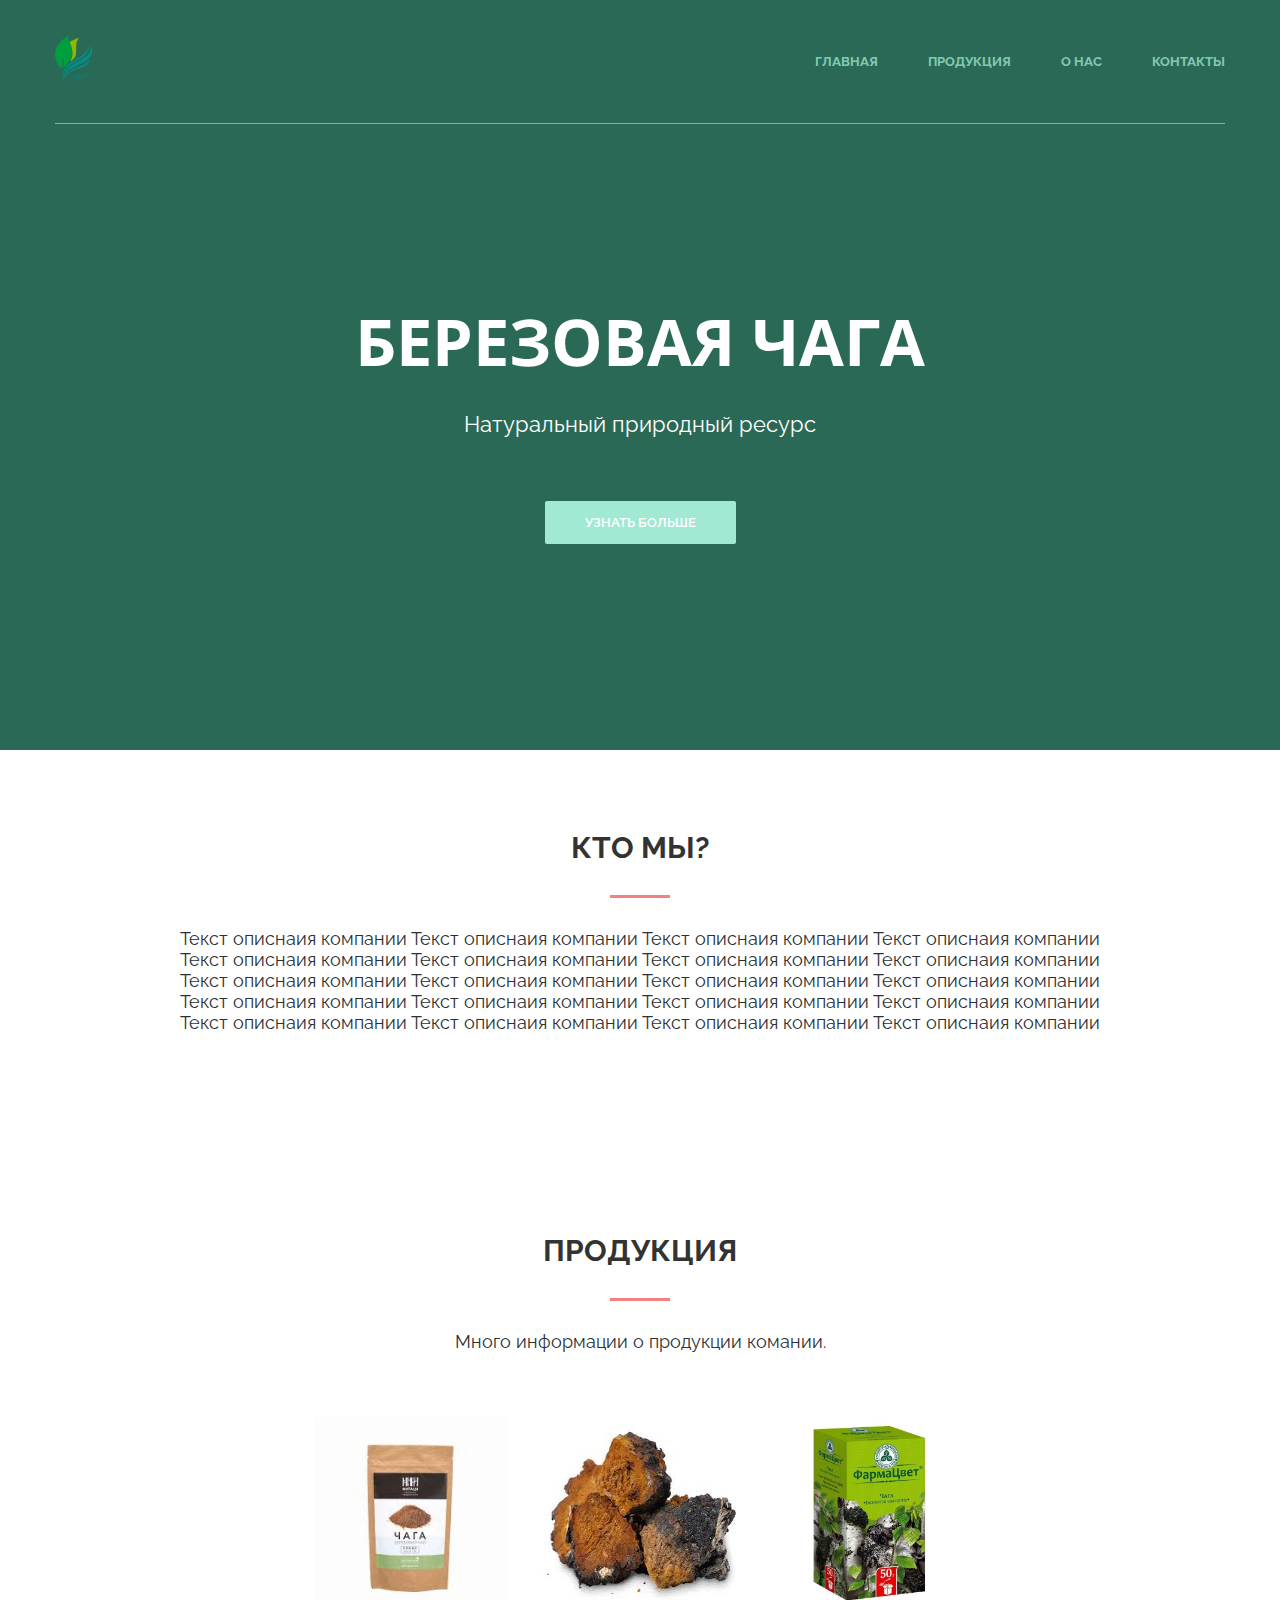
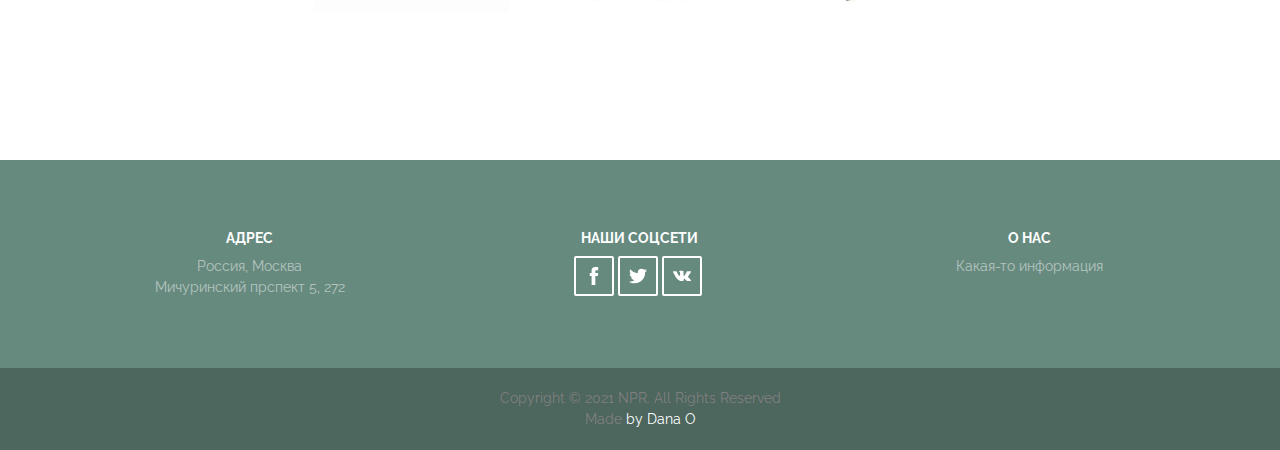
==== index.html @ a5fc2f5d "Add files via upload" ====
<!doctype html>
<html>
<head>
    <meta charset="utf-8">
    <link href="https://fonts.googleapis.com/css?family=Cardo:400i|Open+Sans:700|Raleway:400,600,700&display=swap" rel="stylesheet">
    <link rel="stylesheet" href="style.css">
    <meta name="viewport" content="width=device-width, initial-scale=1">
    <title>Натуральный Природный Ресурс</title>
</head>
<body>

    
<!-- Sprite -->
<svg style="display: none;">

    <symbol id="facebook" viewBox="0 0 430.113 430.114">
        <g>
            <path d="M158.081,83.3c0,10.839,0,59.218,0,59.218h-43.385v72.412h43.385v215.183h89.122V214.936h59.805
                c0,0,5.601-34.721,8.316-72.685c-7.784,0-67.784,0-67.784,0s0-42.127,0-49.511c0-7.4,9.717-17.354,19.321-17.354
                c9.586,0,29.818,0,48.557,0c0-9.859,0-43.924,0-75.385c-25.016,0-53.476,0-66.021,0C155.878-0.004,158.081,72.48,158.081,83.3z"/>
        </g>
    </symbol>

    <symbol id="twitter" viewBox="0 0 612 612">
        <g>
            <path d="M612,116.258c-22.525,9.981-46.694,16.75-72.088,19.772c25.929-15.527,45.777-40.155,55.184-69.411
                c-24.322,14.379-51.169,24.82-79.775,30.48c-22.907-24.437-55.49-39.658-91.63-39.658c-69.334,0-125.551,56.217-125.551,125.513
                c0,9.828,1.109,19.427,3.251,28.606C197.065,206.32,104.556,156.337,42.641,80.386c-10.823,18.51-16.98,40.078-16.98,63.101
                c0,43.559,22.181,81.993,55.835,104.479c-20.575-0.688-39.926-6.348-56.867-15.756v1.568c0,60.806,43.291,111.554,100.693,123.104
                c-10.517,2.83-21.607,4.398-33.08,4.398c-8.107,0-15.947-0.803-23.634-2.333c15.985,49.907,62.336,86.199,117.253,87.194
                c-42.947,33.654-97.099,53.655-155.916,53.655c-10.134,0-20.116-0.612-29.944-1.721c55.567,35.681,121.536,56.485,192.438,56.485
                c230.948,0,357.188-191.291,357.188-357.188l-0.421-16.253C573.872,163.526,595.211,141.422,612,116.258z"/>
        </g>
    </symbol>

    <symbol id="vk" viewBox="0 0 548.358 548.358">
        <g>
	<path d="M545.451,400.298c-0.664-1.431-1.283-2.618-1.858-3.569c-9.514-17.135-27.695-38.167-54.532-63.102l-0.567-0.571
		l-0.284-0.28l-0.287-0.287h-0.288c-12.18-11.611-19.893-19.418-23.123-23.415c-5.91-7.614-7.234-15.321-4.004-23.13
		c2.282-5.9,10.854-18.36,25.696-37.397c7.807-10.089,13.99-18.175,18.556-24.267c32.931-43.78,47.208-71.756,42.828-83.939
		l-1.701-2.847c-1.143-1.714-4.093-3.282-8.846-4.712c-4.764-1.427-10.853-1.663-18.278-0.712l-82.224,0.568
		c-1.332-0.472-3.234-0.428-5.712,0.144c-2.475,0.572-3.713,0.859-3.713,0.859l-1.431,0.715l-1.136,0.859
		c-0.952,0.568-1.999,1.567-3.142,2.995c-1.137,1.423-2.088,3.093-2.848,4.996c-8.952,23.031-19.13,44.444-30.553,64.238
		c-7.043,11.803-13.511,22.032-19.418,30.693c-5.899,8.658-10.848,15.037-14.842,19.126c-4,4.093-7.61,7.372-10.852,9.849
		c-3.237,2.478-5.708,3.525-7.419,3.142c-1.715-0.383-3.33-0.763-4.859-1.143c-2.663-1.714-4.805-4.045-6.42-6.995
		c-1.622-2.95-2.714-6.663-3.285-11.136c-0.568-4.476-0.904-8.326-1-11.563c-0.089-3.233-0.048-7.806,0.145-13.706
		c0.198-5.903,0.287-9.897,0.287-11.991c0-7.234,0.141-15.085,0.424-23.555c0.288-8.47,0.521-15.181,0.716-20.125
		c0.194-4.949,0.284-10.185,0.284-15.705s-0.336-9.849-1-12.991c-0.656-3.138-1.663-6.184-2.99-9.137
		c-1.335-2.95-3.289-5.232-5.853-6.852c-2.569-1.618-5.763-2.902-9.564-3.856c-10.089-2.283-22.936-3.518-38.547-3.71
		c-35.401-0.38-58.148,1.906-68.236,6.855c-3.997,2.091-7.614,4.948-10.848,8.562c-3.427,4.189-3.905,6.475-1.431,6.851
		c11.422,1.711,19.508,5.804,24.267,12.275l1.715,3.429c1.334,2.474,2.666,6.854,3.999,13.134c1.331,6.28,2.19,13.227,2.568,20.837
		c0.95,13.897,0.95,25.793,0,35.689c-0.953,9.9-1.853,17.607-2.712,23.127c-0.859,5.52-2.143,9.993-3.855,13.418
		c-1.715,3.426-2.856,5.52-3.428,6.28c-0.571,0.76-1.047,1.239-1.425,1.427c-2.474,0.948-5.047,1.431-7.71,1.431
		c-2.667,0-5.901-1.334-9.707-4c-3.805-2.666-7.754-6.328-11.847-10.992c-4.093-4.665-8.709-11.184-13.85-19.558
		c-5.137-8.374-10.467-18.271-15.987-29.691l-4.567-8.282c-2.855-5.328-6.755-13.086-11.704-23.267
		c-4.952-10.185-9.329-20.037-13.134-29.554c-1.521-3.997-3.806-7.04-6.851-9.134l-1.429-0.859c-0.95-0.76-2.475-1.567-4.567-2.427
		c-2.095-0.859-4.281-1.475-6.567-1.854l-78.229,0.568c-7.994,0-13.418,1.811-16.274,5.428l-1.143,1.711
		C0.288,140.146,0,141.668,0,143.763c0,2.094,0.571,4.664,1.714,7.707c11.42,26.84,23.839,52.725,37.257,77.659
		c13.418,24.934,25.078,45.019,34.973,60.237c9.897,15.229,19.985,29.602,30.264,43.112c10.279,13.515,17.083,22.176,20.412,25.981
		c3.333,3.812,5.951,6.662,7.854,8.565l7.139,6.851c4.568,4.569,11.276,10.041,20.127,16.416
		c8.853,6.379,18.654,12.659,29.408,18.85c10.756,6.181,23.269,11.225,37.546,15.126c14.275,3.905,28.169,5.472,41.684,4.716h32.834
		c6.659-0.575,11.704-2.669,15.133-6.283l1.136-1.431c0.764-1.136,1.479-2.901,2.139-5.276c0.668-2.379,1-5,1-7.851
		c-0.195-8.183,0.428-15.558,1.852-22.124c1.423-6.564,3.045-11.513,4.859-14.846c1.813-3.33,3.859-6.14,6.136-8.418
		c2.282-2.283,3.908-3.666,4.862-4.142c0.948-0.479,1.705-0.804,2.276-0.999c4.568-1.522,9.944-0.048,16.136,4.429
		c6.187,4.473,11.99,9.996,17.418,16.56c5.425,6.57,11.943,13.941,19.555,22.124c7.617,8.186,14.277,14.271,19.985,18.274
		l5.708,3.426c3.812,2.286,8.761,4.38,14.853,6.283c6.081,1.902,11.409,2.378,15.984,1.427l73.087-1.14
		c7.229,0,12.854-1.197,16.844-3.572c3.998-2.379,6.373-5,7.139-7.851c0.764-2.854,0.805-6.092,0.145-9.712
		C546.782,404.25,546.115,401.725,545.451,400.298z"/>
</g>
    </symbol>

</svg>

<!-- Header -->
<header class="header">
    <div class="container">
        <div class="header__inner">
            <div class="header__logo">
                <img src="img/logo-small.png" alt="Лого">
            </div>

            <nav class="nav">
                <a class="nav__link" href="index.html">Главная</a>
                <a class="nav__link" href="#list__products">Продукция</a>
                <a class="nav__link" href="#about__us">О нас</a>
                <a class="nav__link" href="#">Контакты</a>
                
                <button class="burger" type="button">
                <span class="burger__item">Menu</span>
            </button>

            </nav>
        </div>
    </div>
</header>


<!-- Intro -->

<div class="intro">
    <div class="container">
        <div class="intro__inner">
            <h1 class="intro__title">Березовая чага</h1>
            <h2 class="intro__subtitle">Натуральный природный ресурс</h2>
                <a class="btn  btn--intro" href="#">Узнать больше</a>
        </div>
    </div>
</div>


<!-- Section about -->
 
<section class="section-index">
    <div class="container">

        <div class="section__header">
            <h2 class="section__title">Кто мы?</h2>
            <div class="section__text-index">
                <p><a name="#about__us"></a>Текст описнаия компании Текст описнаия компании Текст описнаия компании Текст описнаия компании Текст описнаия компании Текст описнаия компании Текст описнаия компании Текст описнаия компании Текст описнаия компании Текст описнаия компании Текст описнаия компании Текст описнаия компании Текст описнаия компании Текст описнаия компании Текст описнаия компании Текст описнаия компании Текст описнаия компании Текст описнаия компании Текст описнаия компании Текст описнаия компании </p>
            </div>
        </div>
    </div><!-- /.container -->
</section>

    
<!-- Section products -->
    
<section class="section-index">
    <div class="container">

        <div class="section__header">
            <h2 class="section__title"><a name="list__products"></a>Продукция</h2>
            <div class="section__text-products">
                <p>Много информации о продукции комании. </p>
            </div>
            <div class="section__pictures">
                   <a href="products.html"><img class="pic__products" src="img/chaga_tea.jpg" alt="chaga_tea" width="225" height="225"></a>
                   <a href="products.html"><img class="pic__products" src="img/chaga_opt.jpg" alt="chaga_opt" width="225" height="225"></a>
                   <a href="products.html"><img class="pic__products" src="img/chaga_med.jpg" alt="chaga_med" width="225" height="225"></a>
            </div>
            
        </div>
    </div><!-- /.container -->
</section>

<!-- Footer -->
<footer class="footer">
    <div class="container">

        <div class="footer__inner">
            <div class="footer__block">
                <h4 class="footer__title">Адрес</h4>
                <address class="footer__address">
                    <div>Россия, Москва</div>
                    <div>Мичуринский прспект 5, 272</div>
                </address>
            </div>

            <div class="footer__block">
                <h4 class="footer__title">Наши соцсети</h4>
                <div class="social  social--footer">
                    <a class="social__item" href="#" target="_blank">
                        <svg class="social__icon">
                            <use xlink:href="#facebook"></use>
                        </svg>
                    </a>
                    <a class="social__item" href="#" target="_blank">
                        <svg class="social__icon">
                            <use xlink:href="#twitter"></use>
                        </svg>
                    </a>
                    <a class="social__item" href="#" target="_blank">
                        <svg class="social__icon">
                            <use xlink:href="#vk"></use>
                        </svg>
                    </a>
                </div>
            </div>

            <div class="footer__block">
                <h4 class="footer__title">О нас</h4>
                <div class="footer__text">
                    <p>Какая-то информация</p>
                </div>
            </div>
        </div><!-- /.footer__inner -->

    </div><!-- /.container -->

    <div class="copyright">
        <div class="container">
            <div class="copyright__text">
                <div>Copyright © 2021 NPR. All Rights Reserved</div>
                <div>Made <span>by Dana O</span></div>
            </div>
        </div>
    </div>
</footer>

</body>
</html>
---- style.css ----
body {
    margin: 0;

    font-family: 'Raleway', sans-serif;
    font-size: 14px;
    color: #6c7279;

    background-color: #fff;
}

*,
*:before,
*:after {
    box-sizing: border-box;
}

h1, h2, h3, h4, h5, h6 {
    margin: 0;
}

p {
    margin: 0 0 10px;
}


/* Container
===================*/
.container {
    width: 100%;
    max-width: 1200px;
    margin: 0 auto;
    padding: 0 15px;
}


/* Header
===================*/

.header {
    width: 100%;
    height: 100px;

    position: absolute;
    top: 0;
    left: 0;
    z-index: 1000;
}

.header__inner {
    display: flex;
    justify-content: space-between;
    align-items: center;
    padding: 35px 0;

    border-bottom: 1px solid #7FB5A5;
}


/* Nav
===================*/

.nav {
    display: flex;
    font-size: 13px;
    font-weight: 700;
    text-transform: uppercase;
}

.nav__link {
    margin-left: 50px;

    color: #A2E9D4;
    text-decoration: none;
    opacity: .75;

    transition: opacity .1s linear;
}

.nav__link:first-child {
    margin-left: 0;
}

.nav__link:hover {
    opacity: 1;
}


/* Intro
===================*/

.intro {
    display: flex;
    flex-direction: column;
    justify-content: center;
    height: 750px;
    padding-top: 100px;

    background: #2A6956;
    background-size: cover;
}

.intro__inner {
    width: 100%;
    max-width: 970px;
    margin: 0 auto;

    text-align: center;
}

.intro__title {
    margin: 0 0 30px;

    font-family: 'Open Sans', sans-serif;
    font-size: 65px;
    line-height: 1.1;
    color: #fff;
    font-weight: 700;
    text-transform: uppercase;
}

.intro__subtitle {
    margin-bottom: 60px;

    font-size: 22px;
    color: #fff;
    line-height: 1.5;
    font-weight: 400;
}


/* Button
===================*/
.btn {
    display: inline-block;
    vertical-align: top;
    padding: 14px 40px;

    border-radius: 2px;
    border: 0;
    cursor: pointer;

    font-family: 'Raleway', sans-serif;
    font-size: 13px;
    color: #fff;
    font-weight: 600;
    text-transform: uppercase;
    text-decoration: none;

    transition: background .1s linear;
}

.btn--intro {
    background-color: #A2E9D4;
}

.btn--intro:hover {
    background-color: #f38181;
}


/* Section */
.section-index {
    padding: 80px 0;
}

.section-products {
    padding: 180px 0;
}

.section__header {
    width: 100%;
    max-width: 950px;
    margin: 0 auto 40px;

    text-align: center;
}

.section__title {
    font-size: 30px;
    font-weight: 700;
    color: #333;
    text-transform: uppercase;
}

.section__title:after {
    content: "";
    display: block;
    width: 60px;
    height: 3px;
    margin: 30px auto;

    background-color: #f38181;
}

.section__text-index {
    font-size: 18px;
    color: #2d3033;
}

.section__text-products {
    font-size: 18px;
    color: #2d3033;
}

.section__pictures {
    margin: 50px auto;
}
.pic__products {
    padding: 15px;
}

/* Social
===================*/

.social {
    display: flex;
}

.social--footer {
    justify-content: center;
}

.social__item {
    display: flex;
    justify-content: center;
    align-items: center;
    width: 40px;
    height: 40px;
    margin-right: 4px;

    background-color: #fff;
    border: 1px solid #e8ecee;

    transition: background .1s linear;
}

.social__item:hover {
    background-color: #e8ecee;
}

.social__item:hover .social__icon {
    fill: #000;
}

.social--footer .social__item {
    background-color: transparent;
    border-width: 2px;
    border-color: #fff;
    border-radius: 2px;
}

.social--footer .social__item:hover {
    background-color: #fff;
}

.social__icon {
    display: block;
    height: 18px;

    fill: #c6cacc;

    transition: fill .1s linear;
}

.social--footer .social__icon {
    fill: #fff;
}


/* Footer
===================*/

.footer {
    background-color: #678A7F;
}

.footer__inner {
    display: flex;
    flex-wrap: wrap;
    padding: 70px 0;
}

.footer__block {
    width: 33.33333%;
    padding: 0 15px;

    text-align: center;
}

.footer__title {
    margin-bottom: 10px;

    font-size: 14px;
    font-weight: 700;
    color: #fff;
    text-transform: uppercase;
}

.footer__address {
    font-size: 14px;
    line-height: 1.5;
    font-style: normal;
    color: rgba(255, 255, 255, .5);
}

.footer__text {
    font-size: 14px;
    line-height: 1.5;
    color: rgba(255, 255, 255, .5);
}



/* Copyright
===================*/

.copyright {
    padding: 20px 0;

    background-color: #4D665E;
}

.copyright__text {
    text-align: center;
    font-size: 14px;
    line-height: 1.5;
    color: #808080;
}

.copyright__text span {
    color: #fff;
}


/* Burger */
.burger {
    display: none;
    padding: 9px 2px;

    background: none;
    border: 0;
    cursor: pointer;
}

.burger__item {
    display: block;
    width: 28px;
    height: 3px;

    background-color: #fff;

    font-size: 0;
    color: transparent;

    position: relative;
}

.burger__item:before,
.burger__item:after {
    content: "";
    height: 100%;

    background-color: #fff;

    position: absolute;
    right: 0;
    z-index: 1;
}

.burger__item:before {
    width: 30px;
    top: -8px;
}

.burger__item:after {
    width: 26px;
    bottom: -8px;
}



/* Media
===================*/

@media (max-width: 991px) {

    /* Nav */
    .nav {
        display: none;
    }

    /* Burger */
    .burger {
        display: block;
    }

    /* Intro */
    .intro__title {
        font-size: 40px;
    }
}


@media (max-width: 767px) {

    /* Intro */
    .intro {
        height: auto;
        padding-top: 130px;
        padding-bottom: 30px;
    }

    .intro__title {
        font-size: 30px;
    }

    .intro__subtitle {
        margin-bottom: 30px;

        font-size: 16px;
    }

}
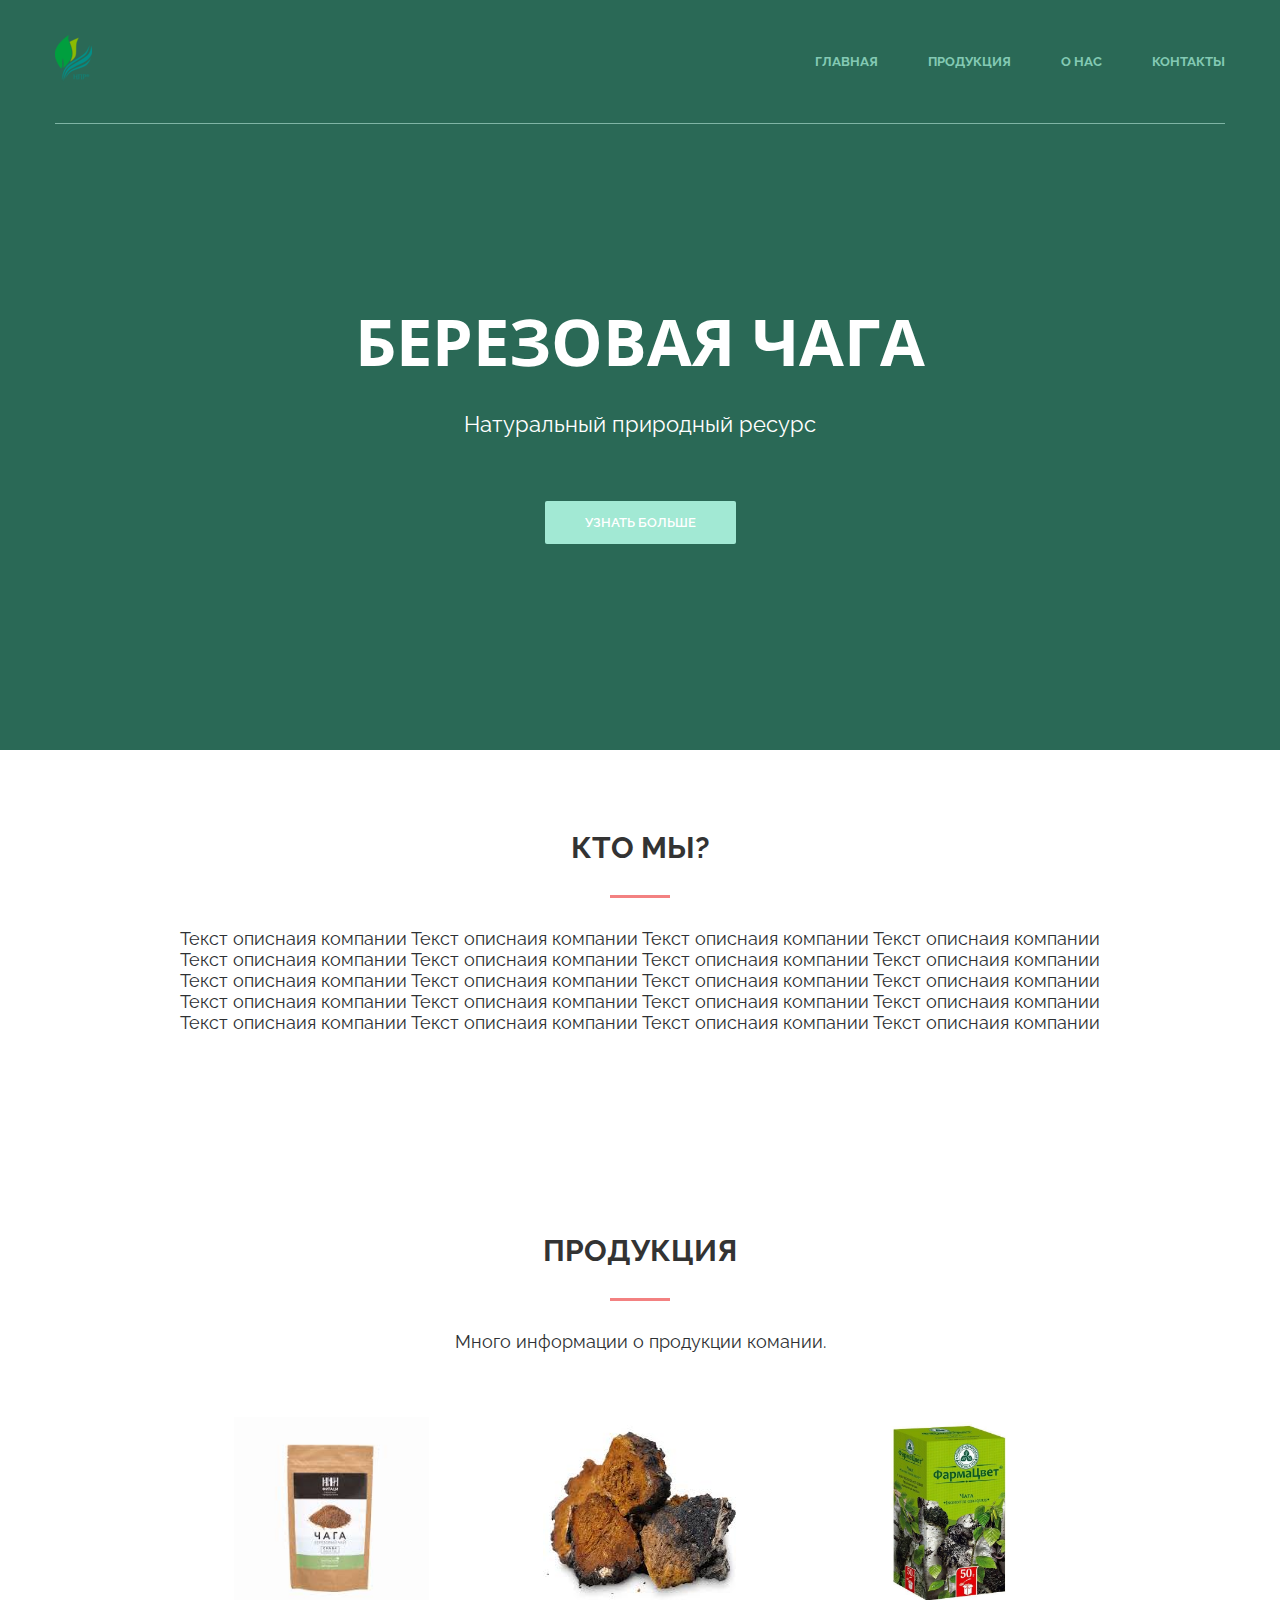
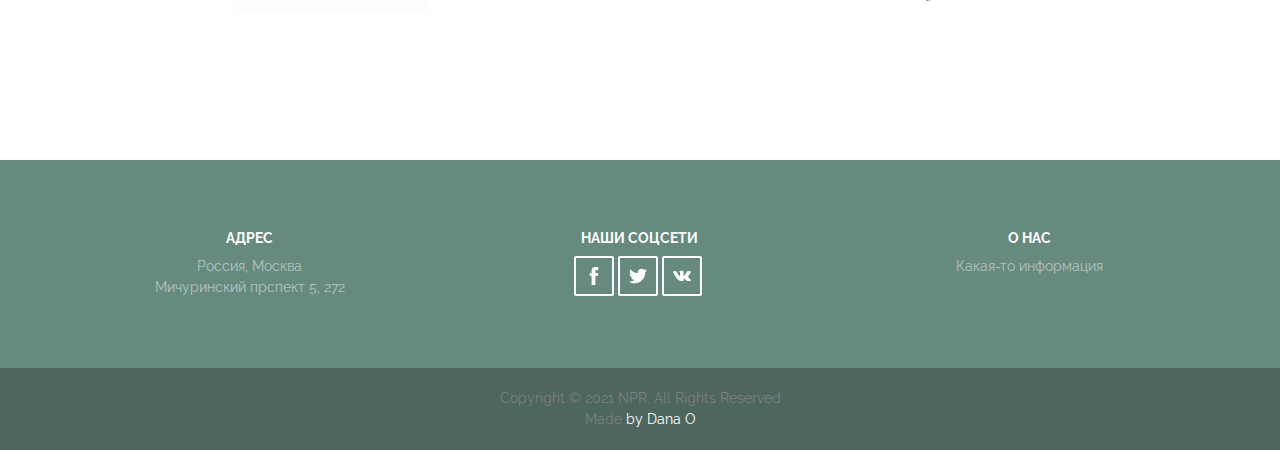
==== commit 3e1e75ec: "Add files via upload" ====
--- a/index.html
+++ b/index.html
@@ -8,8 +8,12 @@
     <title>Натуральный Природный Ресурс</title>
 </head>
 <body>
-
-    
+    <!--
+    <script src="https://code.jquery.com/jquery-3.6.0.min.js"></script>
+    <script defer src="https://lk.easynetshop.ru/frontend/v5/ens-38de27a9.js"></script>
+    <link href="https://lk.easynetshop.ru/frontend/v5/ens-38de27a9.css" rel="stylesheet">
+    -->
+
 <!-- Sprite -->
 <svg style="display: none;">
 
@@ -102,12 +106,64 @@
         <div class="intro__inner">
             <h1 class="intro__title">Березовая чага</h1>
             <h2 class="intro__subtitle">Натуральный природный ресурс</h2>
-                <a class="btn  btn--intro" href="#">Узнать больше</a>
+                <a class="btn  btn--intro  button open-popup" href="#">Узнать больше</a>
         </div>
     </div>
 </div>
 
 
+
+    <div class="popup-bg">
+        <div class="popup">
+            <img class="close-popup" src="img/close.png" alt="">
+            
+            <form action="get_info.php" method="post">
+                <ul>
+                <li>
+                    <label for="name">Имя:</label>
+                    <input type="text" id="name" name="user_name">
+                </li>
+                <li>
+                    <label for="mail">E-mail:</label>
+                    <input type="email" id="mail" name="user_mail">
+                </li>
+                <li>
+                    <label for="phone">Телефон:</label>
+                    <input type="text" id="phone" name="user_phone">
+                </li>
+                <li>
+                    <label for="msg">Комментарий:</label>
+                    <textarea id="msg" name="user_message"></textarea>
+                </li>
+                </ul>
+                <li class="button">
+                <button type="submit">Отправить</button>
+            </li>
+
+            </form>   
+        </div>
+    </div>
+ <!--   
+<form action="/my-handling-form-page" method="post">
+    <ul>
+      <li>
+        <label for="name">Name:</label>
+        <input type="text" id="name" name="user_name">
+      </li>
+      <li>
+        <label for="mail">E-mail:</label>
+        <input type="email" id="mail" name="user_mail">
+      </li>
+      <li>
+        <label for="msg">Message:</label>
+        <textarea id="msg" name="user_message"></textarea>
+      </li>
+    </ul>
+    <li class="button">
+    <button type="submit">Send your message</button>
+  </li>
+  </form>   
+-->
 <!-- Section about -->
  
 <section class="section-index">
@@ -134,10 +190,12 @@
                 <p>Много информации о продукции комании. </p>
             </div>
             <div class="section__pictures">
-                   <a href="products.html"><img class="pic__products" src="img/chaga_tea.jpg" alt="chaga_tea" width="225" height="225"></a>
-                   <a href="products.html"><img class="pic__products" src="img/chaga_opt.jpg" alt="chaga_opt" width="225" height="225"></a>
-                   <a href="products.html"><img class="pic__products" src="img/chaga_med.jpg" alt="chaga_med" width="225" height="225"></a>
-            </div>
+                   <img class="pic__products" src="img/chaga_tea.jpg" alt="chaga_tea" width="225" height="225">
+                   <img class="pic__products" src="img/chaga_opt.jpg" alt="chaga_opt" width="225" height="225">
+                   <img class="pic__products" src="img/chaga_med.jpg" alt="chaga_med" width="225" height="225"></a>
+            </div>
+            
+        
             
         </div>
     </div><!-- /.container -->
@@ -196,6 +254,7 @@
         </div>
     </div>
 </footer>
-
+<script src="http://ajax.googleapis.com/ajax/libs/jquery/1.10.2/jquery.min.js"></script>
+<script src="main.js"></script>
 </body>
 </html>
--- a/style.css
+++ b/style.css
@@ -157,6 +157,58 @@
     background-color: #f38181;
 }
 
+.bottom-block {
+    height: 300px;
+    background: url(images/bottom-bg.jpg) no-repeat center top / cover;
+}
+.popup-bg {
+    position: fixed;
+    top: 0;
+    left: 0;
+    width: 100%;
+    height: 100%;
+    background: rgba(0,0,0,0.8);
+    display: none;
+}
+
+.popup {
+    position: absolute;
+    background: #ffffff;
+    width: 400px;
+    left: 50%;
+    top: 50%;
+    transform: translate(-50%, -50%);
+    padding: 30px;
+    padding-top: 60px;
+}
+.popup form {
+    display: flex;
+    flex-direction: column;
+}
+
+.popup form input {
+    margin-bottom: 30px;
+    height: 50px;
+    font-size: 20px;
+    border: 2px solid #000000;
+}
+
+.popup form input[type="submit"] {
+    background: #000000;
+    color: #ffffff;
+    font-size: 24px;
+}
+
+.close-popup {
+    position: absolute;
+    top: 10px;
+    right: 10px;
+    cursor: pointer;
+}
+
+.no-scroll {
+    overflow-y: hidden;
+}
 
 /* Section */
 .section-index {
@@ -207,6 +259,8 @@
 }
 .pic__products {
     padding: 15px;
+    margin-right: 40px;
+    margin-left: 40px; 
 }
 
 /* Social
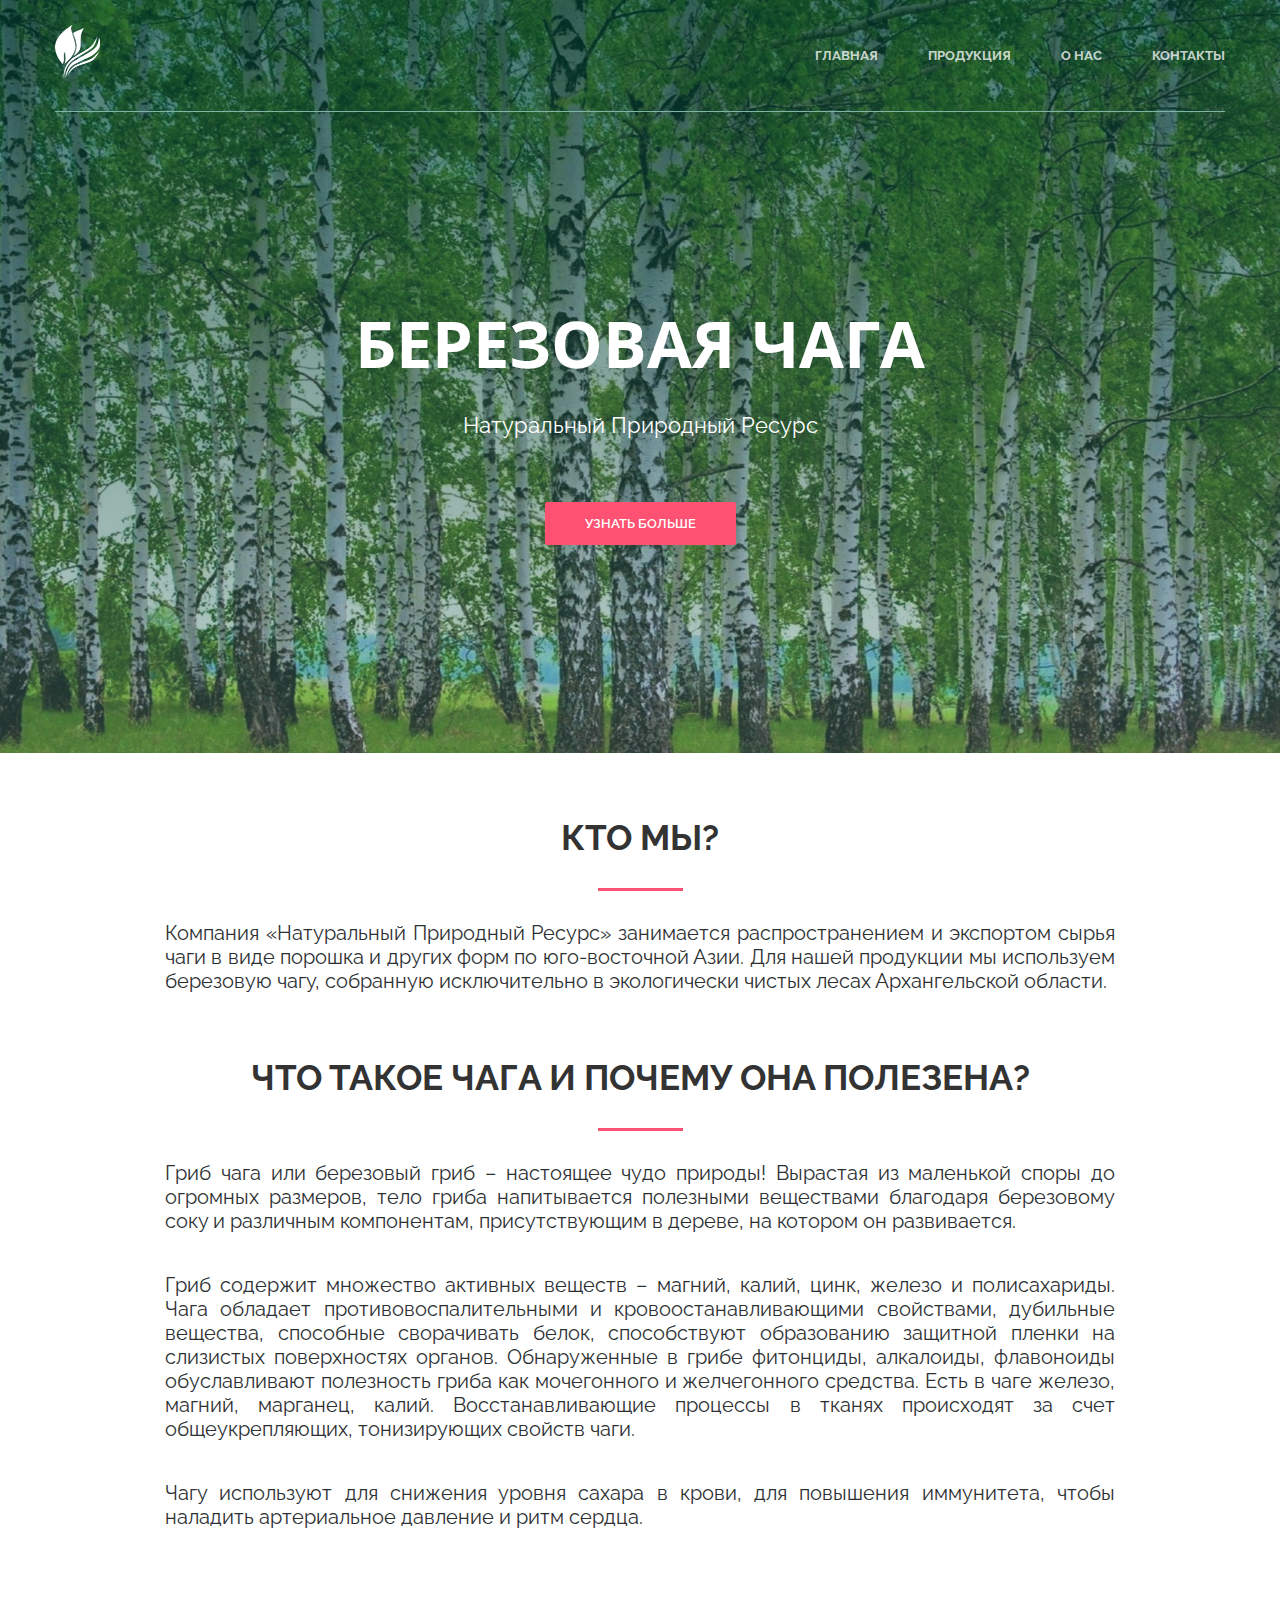
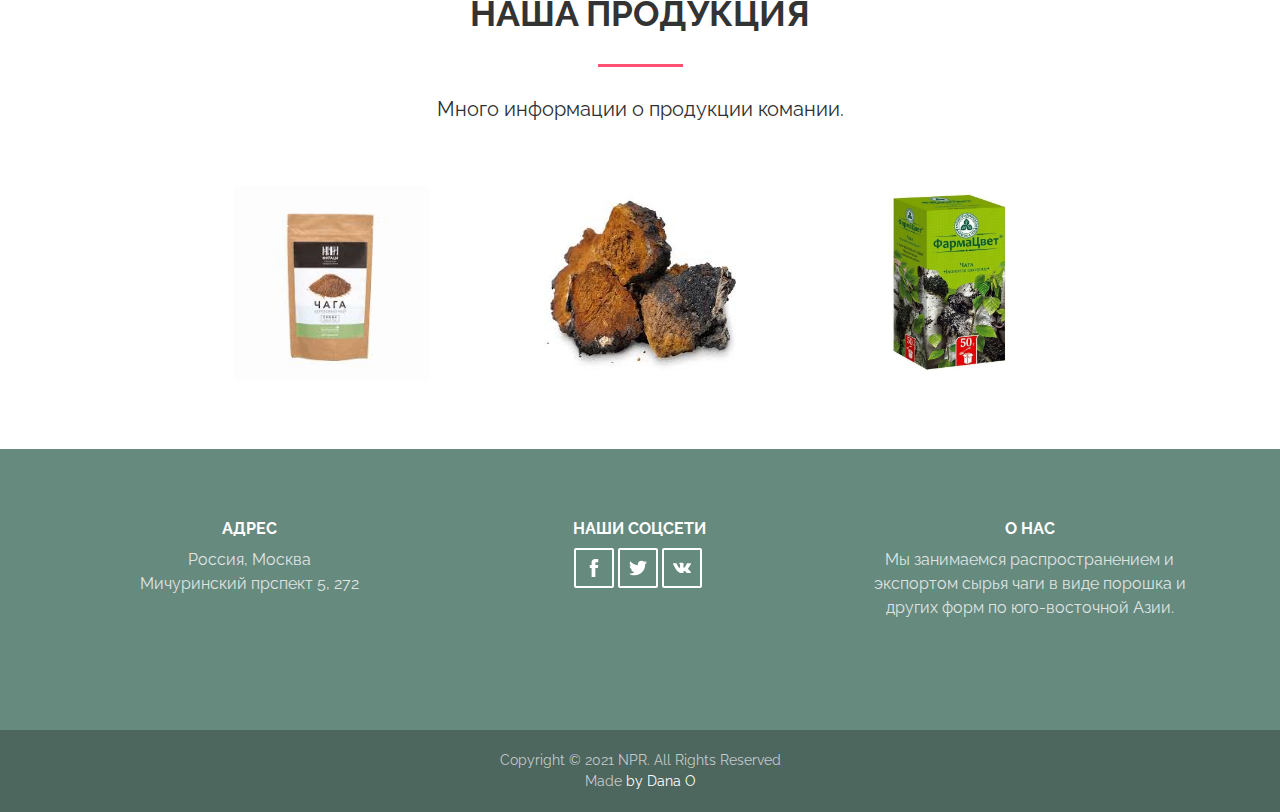
==== commit 93cbdc49: "Add files via upload" ====
--- a/index.html
+++ b/index.html
@@ -6,13 +6,12 @@
     <link rel="stylesheet" href="style.css">
     <meta name="viewport" content="width=device-width, initial-scale=1">
     <title>Натуральный Природный Ресурс</title>
+    
+    <script src="https://cdnjs.cloudflare.com/ajax/libs/jquery/3.4.1/jquery.min.js"></script>
+
+
 </head>
 <body>
-    <!--
-    <script src="https://code.jquery.com/jquery-3.6.0.min.js"></script>
-    <script defer src="https://lk.easynetshop.ru/frontend/v5/ens-38de27a9.js"></script>
-    <link href="https://lk.easynetshop.ru/frontend/v5/ens-38de27a9.css" rel="stylesheet">
-    -->
 
 <!-- Sprite -->
 <svg style="display: none;">
@@ -76,24 +75,25 @@
 </svg>
 
 <!-- Header -->
-<header class="header">
+<header class="header" id="header">
     <div class="container">
         <div class="header__inner">
             <div class="header__logo">
-                <img src="img/logo-small.png" alt="Лого">
-            </div>
-
-            <nav class="nav">
-                <a class="nav__link" href="index.html">Главная</a>
-                <a class="nav__link" href="#list__products">Продукция</a>
-                <a class="nav__link" href="#about__us">О нас</a>
-                <a class="nav__link" href="#">Контакты</a>
-                
-                <button class="burger" type="button">
+                <img src="img/logo-small-white.png" alt="Лого">
+            </div>
+
+            <nav class="nav" id="nav">
+                <a class="nav__link" href="#" data-scroll="#intro">Главная</a>
+                <a class="nav__link" href="#" data-scroll="#products">Продукция</a>
+                <a class="nav__link" href="#" data-scroll="#about_us">О нас</a>
+                <a class="nav__link" href="#" data-scroll="#contacts">Контакты</a>
+            </nav>
+
+            <button class="burger" type="button" id="navToggle">
                 <span class="burger__item">Menu</span>
             </button>
 
-            </nav>
+            
         </div>
     </div>
 </header>
@@ -101,12 +101,12 @@
 
 <!-- Intro -->
 
-<div class="intro">
+<div class="intro" id="intro">
     <div class="container">
         <div class="intro__inner">
             <h1 class="intro__title">Березовая чага</h1>
-            <h2 class="intro__subtitle">Натуральный природный ресурс</h2>
-                <a class="btn  btn--intro  button open-popup" href="#">Узнать больше</a>
+            <h2 class="intro__subtitle">Натуральный Природный Ресурс</h2>
+                <a class="btn  btn--intro  button open-popup">Узнать больше</a>
         </div>
     </div>
 </div>
@@ -169,23 +169,38 @@
 <section class="section-index">
     <div class="container">
 
-        <div class="section__header">
+        <div class="section__header" id="about_us">
             <h2 class="section__title">Кто мы?</h2>
             <div class="section__text-index">
-                <p><a name="#about__us"></a>Текст описнаия компании Текст описнаия компании Текст описнаия компании Текст описнаия компании Текст описнаия компании Текст описнаия компании Текст описнаия компании Текст описнаия компании Текст описнаия компании Текст описнаия компании Текст описнаия компании Текст описнаия компании Текст описнаия компании Текст описнаия компании Текст описнаия компании Текст описнаия компании Текст описнаия компании Текст описнаия компании Текст описнаия компании Текст описнаия компании </p>
+                <p align="justify">Компания «Натуральный Природный Ресурс» занимается распространением и экспортом сырья чаги в виде порошка и других форм по юго-восточной Азии. Для нашей продукции мы используем березовую чагу, собранную исключительно в экологически чистых лесах Архангельской области.</p>
             </div>
         </div>
     </div><!-- /.container -->
 </section>
 
+
+<section class="section-index">
+    <div class="container">
+
+        <div class="section__header">
+            <h2 class="section__title">Что такое чага и почему она полезена?</h2>
+            <div class="section__text-index">
+                <p align="justify">Гриб чага или березовый гриб – настоящее чудо природы! Вырастая из маленькой споры до огромных размеров, тело гриба напитывается полезными веществами благодаря березовому соку и различным компонентам, присутствующим в дереве, на котором он развивается.</p>
+                <p align="justify">Гриб содержит множество активных веществ – магний, калий, цинк, железо и полисахариды. Чага обладает противовоспалительными и кровоостанавливающими свойствами, дубильные вещества, способные сворачивать белок, способствуют образованию защитной пленки на слизистых поверхностях органов. Обнаруженные в грибе фитонциды, алкалоиды, флавоноиды обуславливают полезность гриба как мочегонного и желчегонного средства. Есть в чаге железо, магний, марганец, калий. Восстанавливающие процессы в тканях происходят за счет общеукрепляющих, тонизирующих свойств чаги.</p>
+                <p align="justify">Чагу используют для снижения уровня сахара в крови, для повышения иммунитета, чтобы наладить артериальное давление и ритм сердца.</p>
+                    
+            </div>
+        </div>
+    </div><!-- /.container -->
+</section>
     
 <!-- Section products -->
     
 <section class="section-index">
     <div class="container">
 
-        <div class="section__header">
-            <h2 class="section__title"><a name="list__products"></a>Продукция</h2>
+        <div class="section__header" id="products">
+            <h2 class="section__title"><a name="list__products"></a>Наша продукция</h2>
             <div class="section__text-products">
                 <p>Много информации о продукции комании. </p>
             </div>
@@ -205,7 +220,7 @@
 <footer class="footer">
     <div class="container">
 
-        <div class="footer__inner">
+        <div class="footer__inner" id="contacts">
             <div class="footer__block">
                 <h4 class="footer__title">Адрес</h4>
                 <address class="footer__address">
@@ -236,9 +251,9 @@
             </div>
 
             <div class="footer__block">
-                <h4 class="footer__title">О нас</h4>
+                <h4 class="footer__title"><a name="contacts"></a>О нас</h4>
                 <div class="footer__text">
-                    <p>Какая-то информация</p>
+                    <p>Мы занимаемся распространением и экспортом сырья чаги в виде порошка и других форм по юго-восточной Азии.</p>
                 </div>
             </div>
         </div><!-- /.footer__inner -->
--- a/style.css
+++ b/style.css
@@ -19,7 +19,7 @@
 }
 
 p {
-    margin: 0 0 10px;
+    margin: 0 0 40px;
 }
 
 
@@ -50,9 +50,24 @@
     display: flex;
     justify-content: space-between;
     align-items: center;
-    padding: 35px 0;
+    padding: 25px 0;
 
     border-bottom: 1px solid #7FB5A5;
+}
+
+.header.fixed {
+    height: auto;
+
+    position: fixed;
+
+    background-color: #367f69;
+}
+
+.header.fixed .header__inner {
+    padding-top: 15px;
+    padding-bottom: 5px;
+
+    border-bottom: 0;
 }
 
 
@@ -69,7 +84,7 @@
 .nav__link {
     margin-left: 50px;
 
-    color: #A2E9D4;
+    color: #fff;
     text-decoration: none;
     opacity: .75;
 
@@ -92,11 +107,12 @@
     display: flex;
     flex-direction: column;
     justify-content: center;
-    height: 750px;
+    height: 753px;
     padding-top: 100px;
 
-    background: #2A6956;
+    background: linear-gradient( rgb(0 66 52 / 70%), rgb(92 140 131 / 38%)),url(img/background.jpg) 100% 100%;
     background-size: cover;
+    background-attachment: scroll;
 }
 
 .intro__inner {
@@ -150,11 +166,11 @@
 }
 
 .btn--intro {
-    background-color: #A2E9D4;
+    background-color: #ff5171;
 }
 
 .btn--intro:hover {
-    background-color: #f38181;
+    background-color: #ca3c5c;
 }
 
 .bottom-block {
@@ -212,7 +228,7 @@
 
 /* Section */
 .section-index {
-    padding: 80px 0;
+    margin-top: 5%;
 }
 
 .section-products {
@@ -222,13 +238,13 @@
 .section__header {
     width: 100%;
     max-width: 950px;
-    margin: 0 auto 40px;
+    margin: 0 auto 3px;
 
     text-align: center;
 }
 
 .section__title {
-    font-size: 30px;
+    font-size: 35px;
     font-weight: 700;
     color: #333;
     text-transform: uppercase;
@@ -237,20 +253,20 @@
 .section__title:after {
     content: "";
     display: block;
-    width: 60px;
+    width: 85px;
     height: 3px;
     margin: 30px auto;
 
-    background-color: #f38181;
+    background-color: #ff5171;
 }
 
 .section__text-index {
-    font-size: 18px;
+    font-size: 20px;
     color: #2d3033;
 }
 
 .section__text-products {
-    font-size: 18px;
+    font-size: 20px;
     color: #2d3033;
 }
 
@@ -344,23 +360,23 @@
 .footer__title {
     margin-bottom: 10px;
 
-    font-size: 14px;
+    font-size: 16px;
     font-weight: 700;
     color: #fff;
     text-transform: uppercase;
 }
 
 .footer__address {
-    font-size: 14px;
+    font-size: 16px;
     line-height: 1.5;
     font-style: normal;
-    color: rgba(255, 255, 255, .5);
+    color: rgba(255, 255, 255, 80%);
 }
 
 .footer__text {
-    font-size: 14px;
+    font-size: 16px;
     line-height: 1.5;
-    color: rgba(255, 255, 255, .5);
+    color: rgba(255, 255, 255, 80%);
 }
 
 
@@ -378,7 +394,7 @@
     text-align: center;
     font-size: 14px;
     line-height: 1.5;
-    color: #808080;
+    color: #c6cacc;
 }
 
 .copyright__text span {
@@ -441,6 +457,23 @@
     /* Nav */
     .nav {
         display: none;
+        width: 100%;
+        flex-direction: column;
+
+        background-color: #215142e6;
+        text-align: right;
+
+        position: absolute;
+        top: 100%;
+        right: 0;
+    }
+
+    .nav.show {
+        display: flex;
+    }
+
+    .nav__link {
+        padding: 9px 15px;
     }
 
     /* Burger */
@@ -451,6 +484,41 @@
     /* Intro */
     .intro__title {
         font-size: 40px;
+    }
+
+    /* Features */
+    .features__item {
+        width: 50%;
+    }
+
+    /* Team */
+    .team__item {
+        width: 50%;
+
+        text-align: center;
+    }
+
+    .team__photo {
+        margin-left: auto;
+        margin-right: auto;
+    }
+
+    /* Team */
+    .social {
+        justify-content: center;
+    }
+
+    /* Reviews */
+    .reviews__photo {
+        width: 100%;
+        margin: 15px 0 40px;
+        overflow: hidden;
+    }
+
+    .reviews__content {
+        width: 100%;
+        padding-left: 0;
+        padding-bottom: 40px;
     }
 }
 
@@ -474,5 +542,73 @@
         font-size: 16px;
     }
 
-}
-
+    /* Features */
+    .features {
+        margin: 40px 0;
+    }
+
+    .features__item {
+        width: 100%;
+        padding-left: 0;
+        padding-right: 0;
+    }
+
+    /* Works */
+    .works__item {
+        width: 100%;
+        height: 300px;
+    }
+
+    /* Team */
+    .team {
+        margin: 60px 0 30px;
+    }
+
+    .team__item {
+        width: 100%;
+    }
+
+    /* Reviews */
+    .reviews__text {
+        font-size: 25px;
+    }
+
+    /* Btn */
+    .btn--long {
+        min-width: 260px;
+    }
+
+    /* Download */
+    .download {
+        margin: 50px 0;
+    }
+
+    .download__title {
+        font-size: 24px;
+    }
+
+    /* Footer */
+    .footer__inner {
+        padding: 30px 0;
+    }
+
+    .footer__block {
+        width: 100%;
+        padding-left: 0;
+        padding-right: 0;
+        margin-bottom: 30px;
+    }
+
+    .footer__block:last-child {
+        margin-bottom: 0;
+    }
+}
+
+
+@media (max-width: 414px) {
+
+    /* Reviews */
+    .reviews__img {
+        right: -100px;
+    }
+}